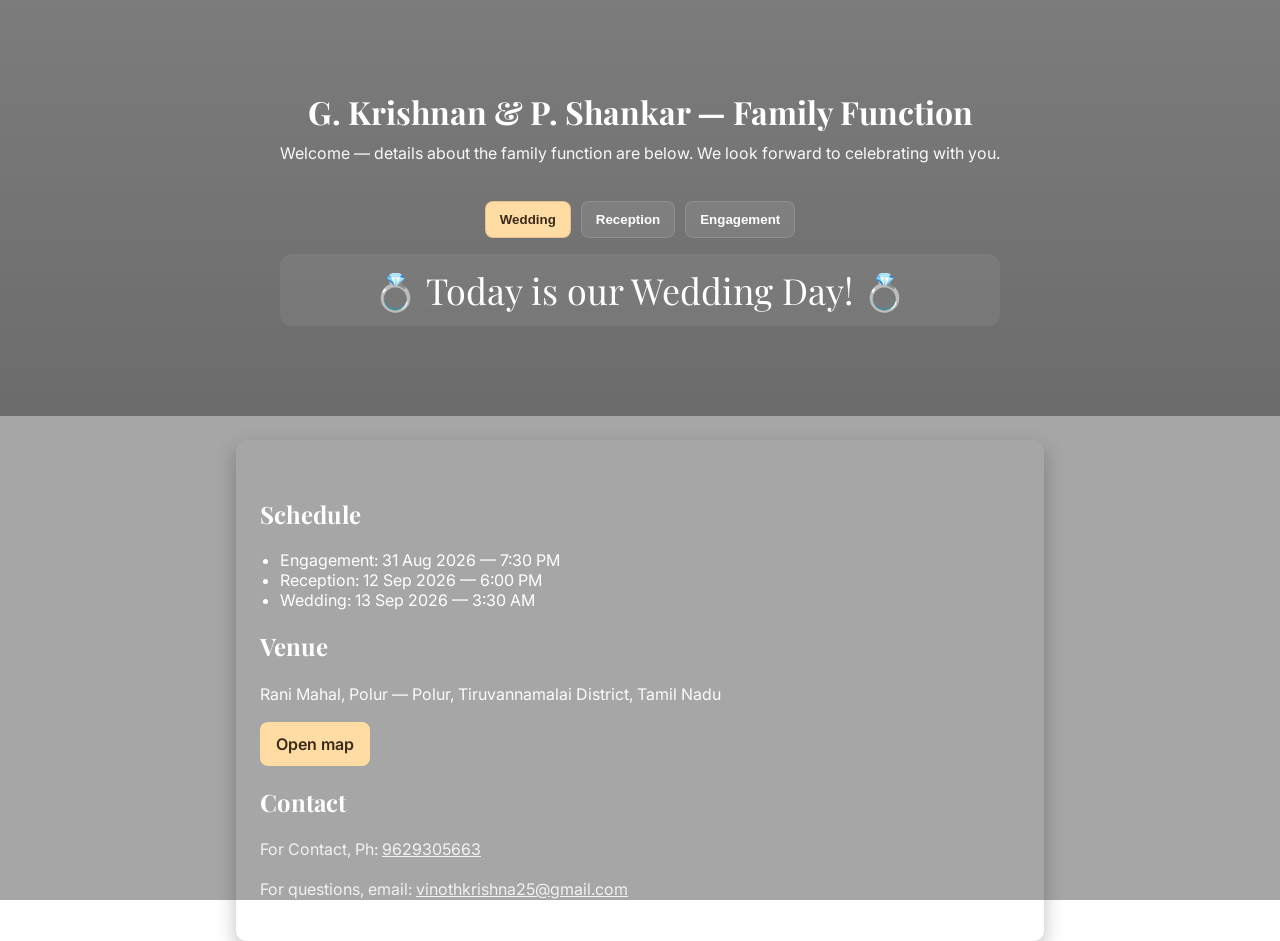
==== index.html @ b9b4b57c "Make index.html identical to next.html (full-page background/details)" ====
<!doctype html>
<html lang="en">
<head>
  <meta charset="utf-8" />
  <meta name="viewport" content="width=device-width,initial-scale=1" />
  <title>Vinothkumar Weds Suji</title>
  <link rel="preconnect" href="https://fonts.googleapis.com">
  <link rel="preconnect" href="https://fonts.gstatic.com" crossorigin>
  <link href="https://fonts.googleapis.com/css2?family=Inter:wght@300;400;600&family=Playfair+Display:wght@400;700&display=swap" rel="stylesheet">
  <style>
    /* Use the couple image as the full-page background and remove maroon/white backgrounds */
    html, body {
      height: 100%;
      margin: 0;
      font-family: Inter, system-ui, -apple-system, "Segoe UI", Roboto, "Helvetica Neue", Arial;
    }

    body {
      /* full-page background image */
      background-image: url('assets/couple5.jpg');
      background-size: cover;
      background-position: center;
      background-repeat: no-repeat;
      color: #ffffff; /* default text color for contrast */
      position: relative;
      -webkit-font-smoothing: antialiased;
      -moz-osx-font-smoothing: grayscale;
      min-height: 100vh;
    }

    /* dark overlay across the entire page to keep text readable */
    body::before {
      content: '';
      position: fixed;
      inset: 0;
      background: rgba(0,0,0,0.35);
      z-index: 0;
      pointer-events: none;
    }

    /* keep hero transparent (no separate maroon background) */
    .hero{
      min-height:320px;
      display:flex;
      align-items:center;
      justify-content:center;
      text-align:center;
      color:inherit;
      position:relative;
      z-index: 1; /* above the page overlay */
      padding: 48px 16px;
    }

    /* hero overlay for slightly stronger contrast in the hero area */
    .hero::before{
      content:'';
      position:absolute;
      inset:0;
      background: linear-gradient(rgba(0,0,0,0.25), rgba(0,0,0,0.35));
      z-index:0;
      pointer-events:none;
    }

    .hero-content{position:relative;z-index:1}
    #timer{font-family: 'Playfair Display', Georgia, serif;font-size:20px;display:inline-block;padding:12px 18px;background:rgba(255,255,255,0.06);border-radius:12px;color:#fff}

    /* Button group for details */
    .btn-group{
      display:inline-flex;
      gap:10px;
      margin-top:18px;
    }
    .detail-btn{
      appearance:none;
      -webkit-appearance:none;
      background: rgba(255,255,255,0.08);
      color: #fff;
      border: 1px solid rgba(255,255,255,0.12);
      padding:10px 14px;
      border-radius:8px;
      cursor:pointer;
      font-weight:600;
      transition: background 220ms ease, transform 160ms ease;
    }
    .detail-btn:hover{ background: rgba(255,255,255,0.12); transform: translateY(-2px); }
    .detail-btn[aria-pressed="true"]{ background: #ffdca3; color:#3b2a1a; border-color: rgba(0,0,0,0.12); }

    /* Make the container transparent so the background image shows through */
    .container{
      max-width:760px;
      margin:24px auto;
      padding:24px;
      background: transparent; /* removed white card background */
      border-radius:10px;
      /* keep a subtle shadow to lift content slightly if desired */
      box-shadow: 0 8px 20px rgba(0,0,0,0.25);
      color: #ffffff; /* ensure readable text */
      position: relative;
      z-index: 1; /* above the page overlay */
      backdrop-filter: none;
    }

    /* Details panels (fallback CSS-only animation) */
    .details-panel{
      overflow: hidden;
      max-height: 0;
      opacity: 0;
      transform: translateY(-6px);
      transition: max-height 450ms cubic-bezier(.2,.9,.2,1), opacity 300ms ease, transform 300ms ease, padding 300ms ease;
      background: linear-gradient(180deg, rgba(0,0,0,0.18), rgba(0,0,0,0.12));
      border-radius:8px;
      margin-top:14px;
      padding: 0 14px;
    }
    .details-panel.active{
      opacity: 1;
      transform: translateY(0);
      max-height: 600px; /* large enough to show content */
      padding: 14px;
    }

    /* When GSAP is available we will apply a subtle blur/backdrop to the panel for a polished look */
    .details-panel.gsap-ready{ background: rgba(0,0,0,0.28); backdrop-filter: blur(6px); }

    h1{margin-top:0;font-family:'Playfair Display', Georgia, serif;font-size:28px}
    h2{font-family:'Playfair Display', Georgia, serif}
    p{font-size:16px;line-height:1.5;color:rgba(255,255,255,0.95)}
    .btn{display:inline-block;padding:10px 16px;background:#ffdca3;color:#3b2a1a;border-radius:8px;text-decoration:none;font-weight:600}
    .muted{color:rgba(255,255,255,0.85);margin-top:12px}
    section + section{margin-top:18px}
    ul{margin:8px 0 0 20px;padding:0}
    a.btn:focus, .btn:focus {outline:3px solid rgba(255,220,163,0.5); outline-offset:3px}

    @media (prefers-color-scheme: dark) {
      /* keep behavior the same; page already darkened by overlay */
    }

    /* Page enter/exit animations (kept from original file) */
    @keyframes pageEnter { from { opacity: 0; transform: translateY(10px);} to { opacity: 1; transform: translateY(0);} }
    @keyframes pageExit  { from { opacity: 1; transform: translateY(0);} to { opacity: 0; transform: translateY(-10px);} }
    html, body { animation: pageEnter 0.6s ease-out; }

  </style>
</head>
<body>
  <!-- Hero with countdown -->
  <div class="hero">
    <div class="hero-content">
      <h1 style="margin:0;font-size:32px;">G. Krishnan &amp; P. Shankar — Family Function</h1>
      <p style="margin:8px 0 18px;">Welcome — details about the family function are below. We look forward to celebrating with you.</p>

      <div class="btn-group" role="tablist" aria-label="Event details tabs">
        <button class="detail-btn" data-target="wedding" aria-pressed="false">Wedding</button>
        <button class="detail-btn" data-target="reception" aria-pressed="false">Reception</button>
        <button class="detail-btn" data-target="engagement" aria-pressed="false">Engagement</button>
      </div>

      <div id="timer" aria-live="polite" style="display:block;margin-top:16px;">Loading countdown...</div>
    </div>
  </div>

  <main class="container" role="main">

    <!-- Details panels toggled by the buttons above -->
    <div id="details-wrapper" aria-live="polite">
      <div id="wedding" class="details-panel" role="region" aria-labelledby="wedding-title" aria-hidden="true">
        <h2 id="wedding-title">Wedding</h2>
        <p>The wedding ceremony will take place on 13 Sep 2026 at 3:30 AM at Rani Mahal, Polur. Please arrive 30 minutes early for seating and rituals. Dress code: Traditional attire.</p>
        <p class="muted">More details: Please contact the organizers if you need transport or accommodation assistance.</p>
      </div>

      <div id="reception" class="details-panel" role="region" aria-labelledby="reception-title" aria-hidden="true">
        <h2 id="reception-title">Reception</h2>
        <p>The reception is scheduled for 12 Sep 2026 at 6:00 PM at Rani Mahal, Polur. Join us for dinner and refreshments after the ceremony.</p>
        <p class="muted">Note: The reception will have a photo booth and seating is reserved for family guests.</p>
      </div>

      <div id="engagement" class="details-panel" role="region" aria-labelledby="engagement-title" aria-hidden="true">
        <h2 id="engagement-title">Engagement</h2>
        <p>The engagement ceremony will be held on 31 Aug 2026 at 7:30 PM. Close family members are invited to bless the couple.</p>
        <p class="muted">Please RSVP to the contact number if you're attending the engagement function.</p>
      </div>
    </div>

    <section>
      <h2>Schedule</h2>
      <ul>
        <li>Engagement: 31 Aug 2026 — 7:30 PM</li>
        <li>Reception: 12 Sep 2026 — 6:00 PM</li>
        <li>Wedding: 13 Sep 2026 — 3:30 AM</li>
      </ul>
    </section>

    <section>
      <h2>Venue</h2>
      <p>Rani Mahal, Polur — Polur, Tiruvannamalai District, Tamil Nadu</p>
      <p><a class="btn" href="https://www.google.com/maps/place/Rani+Mahal+Polur/@12.5122483,79.1380625,15z/data=!4m6!3m5!1s0x3bacd940a22dd3fb:0x725296a69b49b002!8m2!3d12.5147962!4d79.1271082">Open map</a></p>
    </section>

    <section>
      <h2>Contact</h2>
      <p class="muted">For Contact, Ph: <a href="tel:9629305663" style="color:inherit; text-decoration:underline;">9629305663</a></p>
      <p class="muted">For questions, email: <a href="mailto:vinothkrishna25@gmail.com" style="color:inherit; text-decoration:underline;">vinothkrishna25@gmail.com</a></p>
    </section>

  </main>

  <script src="script.js"></script>
  <!-- GSAP CDN for polished springy animations (used when available) -->
  <script src="https://cdnjs.cloudflare.com/ajax/libs/gsap/3.12.2/gsap.min.js" integrity="sha512-+8xqI2r2oGmV0q5E1L4oQK6qz4kQ9fL5rXq8R2zQGmYQm6m4F5jv6k1l2H3b7p9Z0Y8h3+Q1Z2X3Y4Z5A6B7C==" crossorigin="anonymous" referrerpolicy="no-referrer"></script>
  <script>
    // Add page exit animation when clicking back button (no back button on index)

    (function(){
      const buttons = Array.from(document.querySelectorAll('.detail-btn'));
      const panels = Array.from(document.querySelectorAll('.details-panel'));
      let activeId = null;

      // Utility: fallback DOM toggle (CSS-only)
      function fallbackShow(id){
        panels.forEach(p => {
          if(p.id === id){
            p.classList.add('active'); p.setAttribute('aria-hidden','false');
          } else { p.classList.remove('active'); p.setAttribute('aria-hidden','true'); }
        });
        buttons.forEach(b => b.setAttribute('aria-pressed', b.dataset.target === id ? 'true' : 'false'));
        activeId = id;
      }

      // If GSAP is available, use it for buttery animations. Otherwise, use CSS fallback.
      const useGSAP = typeof window.gsap !== 'undefined' && typeof window.gsap.to === 'function';

      if(useGSAP){
        // mark panels as gsap-ready for a slightly different style
        panels.forEach(p => p.classList.add('gsap-ready'));

        function gsapShow(id){
          // If clicking the already active tab -> collapse
          if(activeId === id){
            // collapse current
            const cur = document.getElementById(activeId);
            if(cur){
              gsap.to(cur, {height:0, opacity:0, y:-8, duration:0.45, ease:'power2.inOut', onComplete(){ cur.style.display='none'; cur.setAttribute('aria-hidden','true'); }});
              buttons.forEach(b => b.setAttribute('aria-pressed','false'));
              activeId = null;
            }
            return;
          }

          const newPanel = document.getElementById(id);
          const oldPanel = activeId ? document.getElementById(activeId) : null;

          // collapse old
          if(oldPanel){
            gsap.to(oldPanel, {height:0, opacity:0, y:-8, duration:0.35, ease:'power2.inOut', onComplete(){ oldPanel.style.display='none'; oldPanel.setAttribute('aria-hidden','true'); }});
          }

          // prepare new
          newPanel.style.display = 'block';
          newPanel.style.height = 'auto';
          const autoH = newPanel.clientHeight + 'px';
          newPanel.style.height = '0px';
          newPanel.setAttribute('aria-hidden','false');

          // animate to auto height + content
          gsap.to(newPanel, {height: autoH, duration: 0.6, ease: 'power3.out'});
          gsap.fromTo(newPanel, {opacity:0, y:10}, {opacity:1, y:0, duration:0.5, ease:'power3.out', delay:0.06});

          // animate inner children stagger for polish
          const children = Array.from(newPanel.children);
          gsap.fromTo(children, {opacity:0, y:6}, {opacity:1, y:0, duration:0.45, stagger:0.06, delay:0.12, ease:'power3.out'});

          buttons.forEach(b => b.setAttribute('aria-pressed', b.dataset.target === id ? 'true' : 'false'));
          activeId = id;

          // after animation, set height to auto to allow responsive changes
          setTimeout(() => { newPanel.style.height = 'auto'; }, 700);
        }

        // wire events
        buttons.forEach(b => {
          b.addEventListener('click', () => gsapShow(b.dataset.target));
          b.addEventListener('keyup', (e) => { if(e.key === 'Enter' || e.key === ' '){ e.preventDefault(); gsapShow(b.dataset.target); }});
        });

        // open from hash or default
        const hash = location.hash.replace('#','');
        if(hash && panels.some(p=>p.id===hash)){
          // ensure others hidden
          panels.forEach(p=>{ p.style.display='none'; p.style.height='0'; p.setAttribute('aria-hidden','true'); });
          gsapShow(hash);
        } else {
          panels.forEach(p=>{ p.style.display='none'; p.style.height='0'; p.setAttribute('aria-hidden','true'); });
          gsapShow('wedding');
        }

      } else {
        // no GSAP: wire fallback behaviour
        buttons.forEach(b => {
          b.addEventListener('click', () => {
            const id = b.dataset.target;
            if(activeId === id){
              // collapse
              panels.forEach(p => { p.classList.remove('active'); p.setAttribute('aria-hidden','true'); });
              buttons.forEach(bt => bt.setAttribute('aria-pressed','false'));
              activeId = null;
            } else {
              fallbackShow(id);
            }
          });
          b.addEventListener('keyup', (e) => { if(e.key === 'Enter' || e.key === ' '){ e.preventDefault(); const id = b.dataset.target; if(activeId === id){ panels.forEach(p => { p.classList.remove('active'); p.setAttribute('aria-hidden','true'); }); buttons.forEach(bt => bt.setAttribute('aria-pressed','false')); activeId = null; } else { fallbackShow(id); } }});
        });

        // open from hash or default
        const hash = location.hash.replace('#','');
        if(hash && panels.some(p=>p.id===hash)) fallbackShow(hash); else fallbackShow('wedding');
      }

    })();
  </script>
</body>
</html>
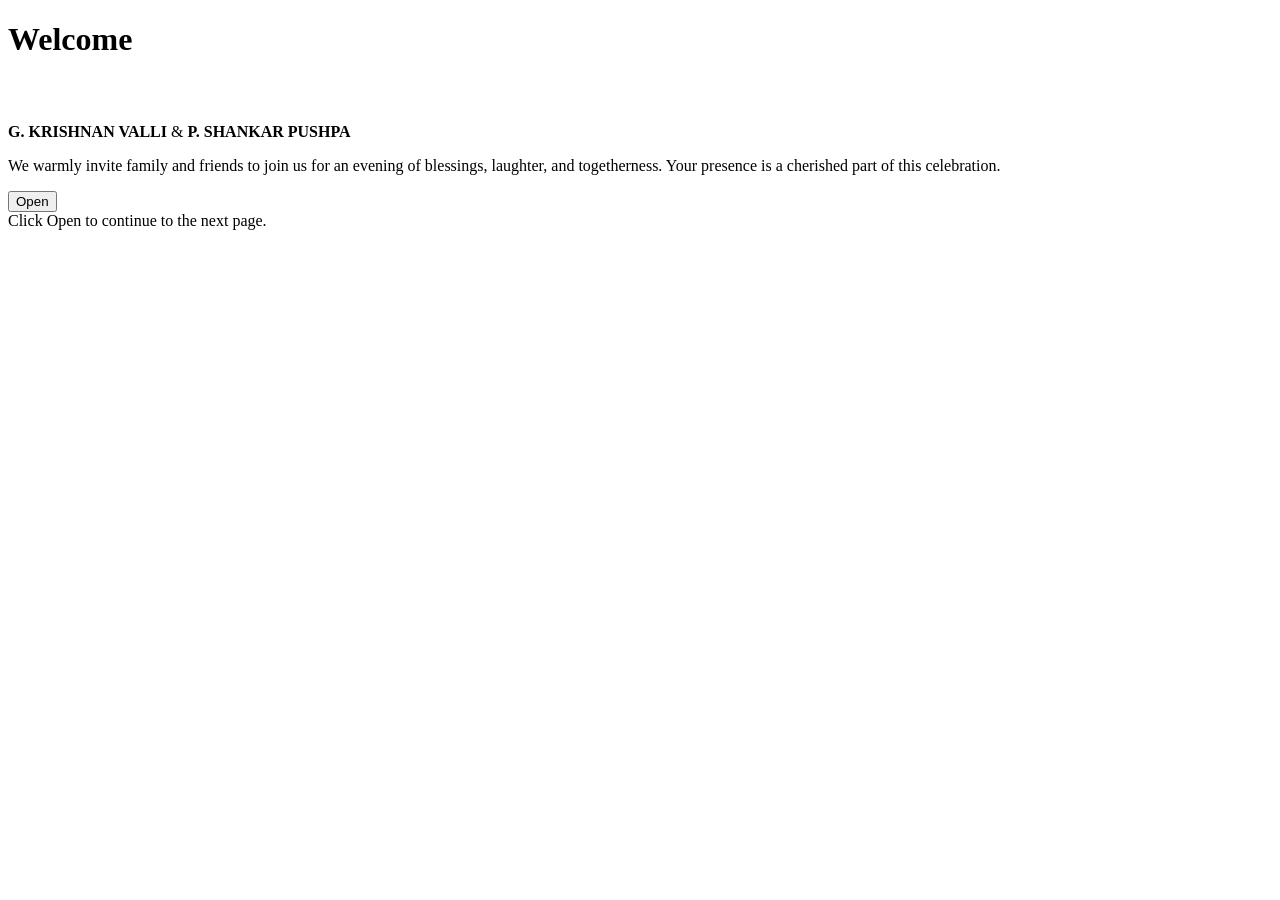
==== commit bc945a40: "Update index.html to use consolidated style.css and preload image (remove inline styles)" ====
--- a/index.html
+++ b/index.html
@@ -3,320 +3,32 @@
 <head>
   <meta charset="utf-8" />
   <meta name="viewport" content="width=device-width,initial-scale=1" />
-  <title>Vinothkumar Weds Suji</title>
+  <title>Welcome — G. Krishnan &amp; P. Shankar</title>
   <link rel="preconnect" href="https://fonts.googleapis.com">
   <link rel="preconnect" href="https://fonts.gstatic.com" crossorigin>
   <link href="https://fonts.googleapis.com/css2?family=Inter:wght@300;400;600&family=Playfair+Display:wght@400;700&display=swap" rel="stylesheet">
-  <style>
-    /* Use the couple image as the full-page background and remove maroon/white backgrounds */
-    html, body {
-      height: 100%;
-      margin: 0;
-      font-family: Inter, system-ui, -apple-system, "Segoe UI", Roboto, "Helvetica Neue", Arial;
-    }
-
-    body {
-      /* full-page background image */
-      background-image: url('assets/couple5.jpg');
-      background-size: cover;
-      background-position: center;
-      background-repeat: no-repeat;
-      color: #ffffff; /* default text color for contrast */
-      position: relative;
-      -webkit-font-smoothing: antialiased;
-      -moz-osx-font-smoothing: grayscale;
-      min-height: 100vh;
-    }
-
-    /* dark overlay across the entire page to keep text readable */
-    body::before {
-      content: '';
-      position: fixed;
-      inset: 0;
-      background: rgba(0,0,0,0.35);
-      z-index: 0;
-      pointer-events: none;
-    }
-
-    /* keep hero transparent (no separate maroon background) */
-    .hero{
-      min-height:320px;
-      display:flex;
-      align-items:center;
-      justify-content:center;
-      text-align:center;
-      color:inherit;
-      position:relative;
-      z-index: 1; /* above the page overlay */
-      padding: 48px 16px;
-    }
-
-    /* hero overlay for slightly stronger contrast in the hero area */
-    .hero::before{
-      content:'';
-      position:absolute;
-      inset:0;
-      background: linear-gradient(rgba(0,0,0,0.25), rgba(0,0,0,0.35));
-      z-index:0;
-      pointer-events:none;
-    }
-
-    .hero-content{position:relative;z-index:1}
-    #timer{font-family: 'Playfair Display', Georgia, serif;font-size:20px;display:inline-block;padding:12px 18px;background:rgba(255,255,255,0.06);border-radius:12px;color:#fff}
-
-    /* Button group for details */
-    .btn-group{
-      display:inline-flex;
-      gap:10px;
-      margin-top:18px;
-    }
-    .detail-btn{
-      appearance:none;
-      -webkit-appearance:none;
-      background: rgba(255,255,255,0.08);
-      color: #fff;
-      border: 1px solid rgba(255,255,255,0.12);
-      padding:10px 14px;
-      border-radius:8px;
-      cursor:pointer;
-      font-weight:600;
-      transition: background 220ms ease, transform 160ms ease;
-    }
-    .detail-btn:hover{ background: rgba(255,255,255,0.12); transform: translateY(-2px); }
-    .detail-btn[aria-pressed="true"]{ background: #ffdca3; color:#3b2a1a; border-color: rgba(0,0,0,0.12); }
-
-    /* Make the container transparent so the background image shows through */
-    .container{
-      max-width:760px;
-      margin:24px auto;
-      padding:24px;
-      background: transparent; /* removed white card background */
-      border-radius:10px;
-      /* keep a subtle shadow to lift content slightly if desired */
-      box-shadow: 0 8px 20px rgba(0,0,0,0.25);
-      color: #ffffff; /* ensure readable text */
-      position: relative;
-      z-index: 1; /* above the page overlay */
-      backdrop-filter: none;
-    }
-
-    /* Details panels (fallback CSS-only animation) */
-    .details-panel{
-      overflow: hidden;
-      max-height: 0;
-      opacity: 0;
-      transform: translateY(-6px);
-      transition: max-height 450ms cubic-bezier(.2,.9,.2,1), opacity 300ms ease, transform 300ms ease, padding 300ms ease;
-      background: linear-gradient(180deg, rgba(0,0,0,0.18), rgba(0,0,0,0.12));
-      border-radius:8px;
-      margin-top:14px;
-      padding: 0 14px;
-    }
-    .details-panel.active{
-      opacity: 1;
-      transform: translateY(0);
-      max-height: 600px; /* large enough to show content */
-      padding: 14px;
-    }
-
-    /* When GSAP is available we will apply a subtle blur/backdrop to the panel for a polished look */
-    .details-panel.gsap-ready{ background: rgba(0,0,0,0.28); backdrop-filter: blur(6px); }
-
-    h1{margin-top:0;font-family:'Playfair Display', Georgia, serif;font-size:28px}
-    h2{font-family:'Playfair Display', Georgia, serif}
-    p{font-size:16px;line-height:1.5;color:rgba(255,255,255,0.95)}
-    .btn{display:inline-block;padding:10px 16px;background:#ffdca3;color:#3b2a1a;border-radius:8px;text-decoration:none;font-weight:600}
-    .muted{color:rgba(255,255,255,0.85);margin-top:12px}
-    section + section{margin-top:18px}
-    ul{margin:8px 0 0 20px;padding:0}
-    a.btn:focus, .btn:focus {outline:3px solid rgba(255,220,163,0.5); outline-offset:3px}
-
-    @media (prefers-color-scheme: dark) {
-      /* keep behavior the same; page already darkened by overlay */
-    }
-
-    /* Page enter/exit animations (kept from original file) */
-    @keyframes pageEnter { from { opacity: 0; transform: translateY(10px);} to { opacity: 1; transform: translateY(0);} }
-    @keyframes pageExit  { from { opacity: 1; transform: translateY(0);} to { opacity: 0; transform: translateY(-10px);} }
-    html, body { animation: pageEnter 0.6s ease-out; }
-
-  </style>
+  <link rel="preload" href="assets/couple5.jpg" as="image">
+  <link rel="stylesheet" href="style.css">
 </head>
 <body>
-  <!-- Hero with countdown -->
-  <div class="hero">
-    <div class="hero-content">
-      <h1 style="margin:0;font-size:32px;">G. Krishnan &amp; P. Shankar — Family Function</h1>
-      <p style="margin:8px 0 18px;">Welcome — details about the family function are below. We look forward to celebrating with you.</p>
+  <main class="card" role="main" aria-labelledby="welcomeTitle">
+    <h1 id="welcomeTitle">Welcome</h1>
+    <h2 style="margin:6px 0 14px;font-family:'Playfair Display', Georgia, serif;color:rgba(255,255,255,0.95);font-size:20px;">Celebrating the family function of</h2>
+    <p class="lead"><strong>G. KRISHNAN VALLI</strong> &amp; <strong>P. SHANKAR PUSHPA</strong></p>
 
-      <div class="btn-group" role="tablist" aria-label="Event details tabs">
-        <button class="detail-btn" data-target="wedding" aria-pressed="false">Wedding</button>
-        <button class="detail-btn" data-target="reception" aria-pressed="false">Reception</button>
-        <button class="detail-btn" data-target="engagement" aria-pressed="false">Engagement</button>
-      </div>
+    <p class="welcome-note">We warmly invite family and friends to join us for an evening of blessings, laughter, and togetherness. Your presence is a cherished part of this celebration.</p>
 
-      <div id="timer" aria-live="polite" style="display:block;margin-top:16px;">Loading countdown...</div>
-    </div>
-  </div>
-
-  <main class="container" role="main">
-
-    <!-- Details panels toggled by the buttons above -->
-    <div id="details-wrapper" aria-live="polite">
-      <div id="wedding" class="details-panel" role="region" aria-labelledby="wedding-title" aria-hidden="true">
-        <h2 id="wedding-title">Wedding</h2>
-        <p>The wedding ceremony will take place on 13 Sep 2026 at 3:30 AM at Rani Mahal, Polur. Please arrive 30 minutes early for seating and rituals. Dress code: Traditional attire.</p>
-        <p class="muted">More details: Please contact the organizers if you need transport or accommodation assistance.</p>
-      </div>
-
-      <div id="reception" class="details-panel" role="region" aria-labelledby="reception-title" aria-hidden="true">
-        <h2 id="reception-title">Reception</h2>
-        <p>The reception is scheduled for 12 Sep 2026 at 6:00 PM at Rani Mahal, Polur. Join us for dinner and refreshments after the ceremony.</p>
-        <p class="muted">Note: The reception will have a photo booth and seating is reserved for family guests.</p>
-      </div>
-
-      <div id="engagement" class="details-panel" role="region" aria-labelledby="engagement-title" aria-hidden="true">
-        <h2 id="engagement-title">Engagement</h2>
-        <p>The engagement ceremony will be held on 31 Aug 2026 at 7:30 PM. Close family members are invited to bless the couple.</p>
-        <p class="muted">Please RSVP to the contact number if you're attending the engagement function.</p>
-      </div>
-    </div>
-
-    <section>
-      <h2>Schedule</h2>
-      <ul>
-        <li>Engagement: 31 Aug 2026 — 7:30 PM</li>
-        <li>Reception: 12 Sep 2026 — 6:00 PM</li>
-        <li>Wedding: 13 Sep 2026 — 3:30 AM</li>
-      </ul>
-    </section>
-
-    <section>
-      <h2>Venue</h2>
-      <p>Rani Mahal, Polur — Polur, Tiruvannamalai District, Tamil Nadu</p>
-      <p><a class="btn" href="https://www.google.com/maps/place/Rani+Mahal+Polur/@12.5122483,79.1380625,15z/data=!4m6!3m5!1s0x3bacd940a22dd3fb:0x725296a69b49b002!8m2!3d12.5147962!4d79.1271082">Open map</a></p>
-    </section>
-
-    <section>
-      <h2>Contact</h2>
-      <p class="muted">For Contact, Ph: <a href="tel:9629305663" style="color:inherit; text-decoration:underline;">9629305663</a></p>
-      <p class="muted">For questions, email: <a href="mailto:vinothkrishna25@gmail.com" style="color:inherit; text-decoration:underline;">vinothkrishna25@gmail.com</a></p>
-    </section>
-
+    <button id="openBtn" class="btn" aria-label="Open details page">Open</button>
+    <div class="small">Click Open to continue to the next page.</div>
   </main>
 
   <script src="script.js"></script>
-  <!-- GSAP CDN for polished springy animations (used when available) -->
-  <script src="https://cdnjs.cloudflare.com/ajax/libs/gsap/3.12.2/gsap.min.js" integrity="sha512-+8xqI2r2oGmV0q5E1L4oQK6qz4kQ9fL5rXq8R2zQGmYQm6m4F5jv6k1l2H3b7p9Z0Y8h3+Q1Z2X3Y4Z5A6B7C==" crossorigin="anonymous" referrerpolicy="no-referrer"></script>
   <script>
-    // Add page exit animation when clicking back button (no back button on index)
-
-    (function(){
-      const buttons = Array.from(document.querySelectorAll('.detail-btn'));
-      const panels = Array.from(document.querySelectorAll('.details-panel'));
-      let activeId = null;
-
-      // Utility: fallback DOM toggle (CSS-only)
-      function fallbackShow(id){
-        panels.forEach(p => {
-          if(p.id === id){
-            p.classList.add('active'); p.setAttribute('aria-hidden','false');
-          } else { p.classList.remove('active'); p.setAttribute('aria-hidden','true'); }
-        });
-        buttons.forEach(b => b.setAttribute('aria-pressed', b.dataset.target === id ? 'true' : 'false'));
-        activeId = id;
-      }
-
-      // If GSAP is available, use it for buttery animations. Otherwise, use CSS fallback.
-      const useGSAP = typeof window.gsap !== 'undefined' && typeof window.gsap.to === 'function';
-
-      if(useGSAP){
-        // mark panels as gsap-ready for a slightly different style
-        panels.forEach(p => p.classList.add('gsap-ready'));
-
-        function gsapShow(id){
-          // If clicking the already active tab -> collapse
-          if(activeId === id){
-            // collapse current
-            const cur = document.getElementById(activeId);
-            if(cur){
-              gsap.to(cur, {height:0, opacity:0, y:-8, duration:0.45, ease:'power2.inOut', onComplete(){ cur.style.display='none'; cur.setAttribute('aria-hidden','true'); }});
-              buttons.forEach(b => b.setAttribute('aria-pressed','false'));
-              activeId = null;
-            }
-            return;
-          }
-
-          const newPanel = document.getElementById(id);
-          const oldPanel = activeId ? document.getElementById(activeId) : null;
-
-          // collapse old
-          if(oldPanel){
-            gsap.to(oldPanel, {height:0, opacity:0, y:-8, duration:0.35, ease:'power2.inOut', onComplete(){ oldPanel.style.display='none'; oldPanel.setAttribute('aria-hidden','true'); }});
-          }
-
-          // prepare new
-          newPanel.style.display = 'block';
-          newPanel.style.height = 'auto';
-          const autoH = newPanel.clientHeight + 'px';
-          newPanel.style.height = '0px';
-          newPanel.setAttribute('aria-hidden','false');
-
-          // animate to auto height + content
-          gsap.to(newPanel, {height: autoH, duration: 0.6, ease: 'power3.out'});
-          gsap.fromTo(newPanel, {opacity:0, y:10}, {opacity:1, y:0, duration:0.5, ease:'power3.out', delay:0.06});
-
-          // animate inner children stagger for polish
-          const children = Array.from(newPanel.children);
-          gsap.fromTo(children, {opacity:0, y:6}, {opacity:1, y:0, duration:0.45, stagger:0.06, delay:0.12, ease:'power3.out'});
-
-          buttons.forEach(b => b.setAttribute('aria-pressed', b.dataset.target === id ? 'true' : 'false'));
-          activeId = id;
-
-          // after animation, set height to auto to allow responsive changes
-          setTimeout(() => { newPanel.style.height = 'auto'; }, 700);
-        }
-
-        // wire events
-        buttons.forEach(b => {
-          b.addEventListener('click', () => gsapShow(b.dataset.target));
-          b.addEventListener('keyup', (e) => { if(e.key === 'Enter' || e.key === ' '){ e.preventDefault(); gsapShow(b.dataset.target); }});
-        });
-
-        // open from hash or default
-        const hash = location.hash.replace('#','');
-        if(hash && panels.some(p=>p.id===hash)){
-          // ensure others hidden
-          panels.forEach(p=>{ p.style.display='none'; p.style.height='0'; p.setAttribute('aria-hidden','true'); });
-          gsapShow(hash);
-        } else {
-          panels.forEach(p=>{ p.style.display='none'; p.style.height='0'; p.setAttribute('aria-hidden','true'); });
-          gsapShow('wedding');
-        }
-
-      } else {
-        // no GSAP: wire fallback behaviour
-        buttons.forEach(b => {
-          b.addEventListener('click', () => {
-            const id = b.dataset.target;
-            if(activeId === id){
-              // collapse
-              panels.forEach(p => { p.classList.remove('active'); p.setAttribute('aria-hidden','true'); });
-              buttons.forEach(bt => bt.setAttribute('aria-pressed','false'));
-              activeId = null;
-            } else {
-              fallbackShow(id);
-            }
-          });
-          b.addEventListener('keyup', (e) => { if(e.key === 'Enter' || e.key === ' '){ e.preventDefault(); const id = b.dataset.target; if(activeId === id){ panels.forEach(p => { p.classList.remove('active'); p.setAttribute('aria-hidden','true'); }); buttons.forEach(bt => bt.setAttribute('aria-pressed','false')); activeId = null; } else { fallbackShow(id); } }});
-        });
-
-        // open from hash or default
-        const hash = location.hash.replace('#','');
-        if(hash && panels.some(p=>p.id===hash)) fallbackShow(hash); else fallbackShow('wedding');
-      }
-
-    })();
+    // Smooth page exit animation then navigate to next.html (timing kept consistent)
+    document.getElementById('openBtn').addEventListener('click', function(){
+      document.documentElement.style.animation = 'pageExit 0.4s ease-out forwards';
+      setTimeout(() => { window.location.href = 'next.html'; }, 400);
+    });
   </script>
 </body>
 </html>
--- a/style.css
+++ b/style.css
@@ -0,0 +1,160 @@
+/* place in your main stylesheet, e.g. assets/css/main.css or styles.css */
+.groom-bg {
+  background-image: url("/assets/groom.jpg");
+  background-size: cover;           /* cover the area while keeping aspect ratio */
+  background-position: center;      /* center the focal point */
+  background-repeat: no-repeat;
+  background-attachment: scroll;    /* change to 'fixed' if you want parallax effect */
+  min-height: 100vh;                /* if you want it to fill the viewport */
+  position: relative;               /* establish positioning context */
+  display: flex;                    /* center content inside */
+  align-items: center;
+  justify-content: center;
+}
+
+/* overlay to improve text contrast */
+.groom-bg::before {
+  content: "";
+  position: absolute;
+  inset: 0;
+  background: rgba(0,0,0,0.35); /* tweak opacity/color for contrast */
+  pointer-events: none;
+  z-index: 1;                       /* ensure overlay sits between bg and content */
+}
+
+/* ensure all text content appears above the overlay */
+.groom-bg > * {
+  position: relative;               /* place content above overlay */
+  z-index: 2;                       /* above the ::before pseudo-element */
+  color: white;                     /* set default text color for contrast */
+  text-shadow: 2px 2px 4px rgba(0,0,0,0.5); /* optional: add text shadow for extra readability */
+}
+
+/* specific styling for common text elements */
+.groom-bg h1, .groom-bg h2, .groom-bg h3, 
+.groom-bg h4, .groom-bg h5, .groom-bg h6,
+.groom-bg p, .groom-bg span, .groom-bg div {
+  position: relative;
+  z-index: 2;
+  color: white;
+}
+
+/* Global page transition animations */
+@keyframes pageEnter {
+  from {
+    opacity: 0;
+    transform: translateY(10px);
+  }
+  to {
+    opacity: 1;
+    transform: translateY(0);
+  }
+}
+
+@keyframes pageExit {
+  from {
+    opacity: 1;
+    transform: translateY(0);
+  }
+  to {
+    opacity: 0;
+    transform: translateY(-10px);
+  }
+}
+
+/* Apply transitions to all page elements */
+html, body {
+  animation: pageEnter 0.6s ease-out;
+}
+
+/* Button hover transitions */
+button, a {
+  transition: all 0.3s ease-out;
+}
+
+button:hover, a:hover {
+  transform: translateY(-2px);
+}
+
+/* Card and container transitions */
+.card, .container {
+  animation: pageEnter 0.6s ease-out;
+  transition: all 0.3s ease;
+}
+
+.card:hover, .container:hover {
+  transform: translateY(-4px);
+}
+
+/* Section transitions */
+section {
+  animation: pageEnter 0.6s ease-out;
+  transition: opacity 0.3s ease;
+}
+
+/* Fade in on scroll animation */
+.fade-in-on-scroll {
+  opacity: 0;
+  transform: translateY(20px);
+  animation: none;
+  transition: opacity 0.6s ease, transform 0.6s ease;
+}
+
+.fade-in-on-scroll.visible {
+  opacity: 1;
+  transform: translateY(0);
+}
+
+/* Hero section transitions */
+.hero {
+  animation: pageEnter 0.8s ease-out;
+  transition: all 0.3s ease;
+}
+
+/* Text element transitions */
+h1, h2, h3, h4, h5, h6, p, span {
+  animation: pageEnter 0.6s ease-out;
+  transition: all 0.3s ease;
+}
+
+/* Link transitions */
+a {
+  transition: color 0.3s ease, opacity 0.3s ease;
+}
+
+a:hover {
+  opacity: 0.85;
+}
+
+/* Button specific transitions */
+.btn {
+  transition: all 0.3s cubic-bezier(0.25, 0.46, 0.45, 0.94);
+}
+
+.btn:hover {
+  transform: translateY(-3px);
+  box-shadow: 0 8px 20px rgba(0, 0, 0, 0.2);
+}
+
+.btn:active {
+  transform: translateY(-1px);
+}
+
+/* Smooth page transitions on navigation */
+body {
+  transition: background-color 0.3s ease;
+}
+
+/* Input and form transitions */
+input, textarea, select {
+  transition: border-color 0.3s ease, box-shadow 0.3s ease, background-color 0.3s ease;
+}
+
+input:focus, textarea:focus, select:focus {
+  transition: border-color 0.3s ease, box-shadow 0.3s ease;
+}
+
+/* Lightbox transition */
+.lightbox {
+  animation: pageEnter 0.3s ease-out;
+}
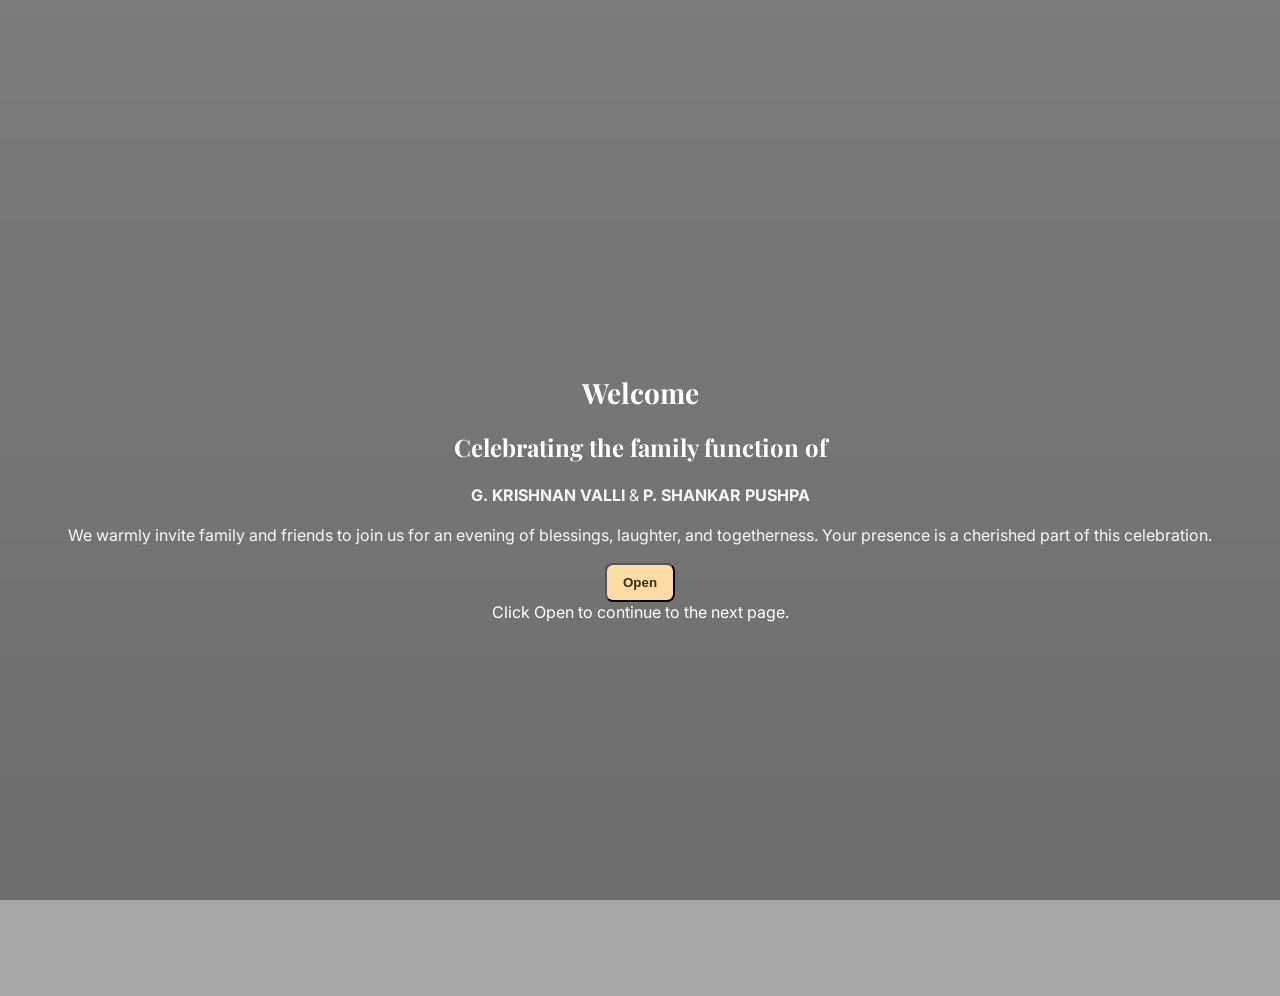
==== commit 8cd8965d: "Set groom.jpg as index hero background and center the welcome card" ====
--- a/index.html
+++ b/index.html
@@ -7,20 +7,24 @@
   <link rel="preconnect" href="https://fonts.googleapis.com">
   <link rel="preconnect" href="https://fonts.gstatic.com" crossorigin>
   <link href="https://fonts.googleapis.com/css2?family=Inter:wght@300;400;600&family=Playfair+Display:wght@400;700&display=swap" rel="stylesheet">
-  <link rel="preload" href="assets/couple5.jpg" as="image">
+  <link rel="preload" href="assets/groom.jpg" as="image">
   <link rel="stylesheet" href="style.css">
 </head>
 <body>
-  <main class="card" role="main" aria-labelledby="welcomeTitle">
-    <h1 id="welcomeTitle">Welcome</h1>
-    <h2 style="margin:6px 0 14px;font-family:'Playfair Display', Georgia, serif;color:rgba(255,255,255,0.95);font-size:20px;">Celebrating the family function of</h2>
-    <p class="lead"><strong>G. KRISHNAN VALLI</strong> &amp; <strong>P. SHANKAR PUSHPA</strong></p>
+  <div class="hero">
+    <div class="hero-content">
+      <main class="card centered-card" role="main" aria-labelledby="welcomeTitle">
+        <h1 id="welcomeTitle">Welcome</h1>
+        <h2 class="subtitle">Celebrating the family function of</h2>
+        <p class="lead"><strong>G. KRISHNAN VALLI</strong> &amp; <strong>P. SHANKAR PUSHPA</strong></p>
 
-    <p class="welcome-note">We warmly invite family and friends to join us for an evening of blessings, laughter, and togetherness. Your presence is a cherished part of this celebration.</p>
+        <p class="welcome-note">We warmly invite family and friends to join us for an evening of blessings, laughter, and togetherness. Your presence is a cherished part of this celebration.</p>
 
-    <button id="openBtn" class="btn" aria-label="Open details page">Open</button>
-    <div class="small">Click Open to continue to the next page.</div>
-  </main>
+        <button id="openBtn" class="btn" aria-label="Open details page">Open</button>
+        <div class="small">Click Open to continue to the next page.</div>
+      </main>
+    </div>
+  </div>
 
   <script src="script.js"></script>
   <script>
--- a/style.css
+++ b/style.css
@@ -1,160 +1,172 @@
-/* place in your main stylesheet, e.g. assets/css/main.css or styles.css */
+/* Consolidated styles for the site (moved from inline HTML and previous style.css) */
+
+/* Background/hero layout (shared by index.html and next.html) */
+html, body {
+  height: 100%;
+  margin: 0;
+  font-family: Inter, system-ui, -apple-system, "Segoe UI", Roboto, "Helvetica Neue", Arial;
+  animation: pageEnter 0.6s ease-out;
+}
+
+body {
+  /* background-image moved to .hero to enable parallax on the hero area */
+  color: #ffffff;
+  position: relative;
+  -webkit-font-smoothing: antialiased;
+  -moz-osx-font-smoothing: grayscale;
+  min-height: 100vh;
+  transition: background-color 0.3s ease;
+}
+
+body::before {
+  content: '';
+  position: fixed;
+  inset: 0;
+  background: rgba(0,0,0,0.35);
+  z-index: 0;
+  pointer-events: none;
+}
+
+/* Hero (now holds the background image so parallax works) */
+.hero{
+  background-image: url('assets/couple5.jpg');
+  background-size: cover;
+  background-position: center;
+  background-repeat: no-repeat;
+  min-height: 100vh; /* cover the viewport like before */
+  display:flex;
+  align-items:center;
+  justify-content:center;
+  text-align:center;
+  color:inherit;
+  position:relative;
+  z-index: 1;
+  padding: 48px 16px;
+}
+
+.hero::before{
+  content:'';
+  position:absolute;
+  inset:0;
+  background: linear-gradient(rgba(0,0,0,0.25), rgba(0,0,0,0.35));
+  z-index:0;
+  pointer-events:none;
+}
+
+.hero-content{position:relative;z-index:1}
+#timer{font-family: 'Playfair Display', Georgia, serif;font-size:20px;display:inline-block;padding:12px 18px;background:rgba(255,255,255,0.06);border-radius:12px;color:#fff}
+
+/* Button group for details */
+.btn-group{
+  display:inline-flex;
+  gap:10px;
+  margin-top:18px;
+}
+.detail-btn{
+  appearance:none;
+  -webkit-appearance:none;
+  background: rgba(255,255,255,0.08);
+  color: #fff;
+  border: 1px solid rgba(255,255,255,0.12);
+  padding:10px 14px;
+  border-radius:8px;
+  cursor:pointer;
+  font-weight:600;
+  transition: background 220ms ease, transform 160ms ease;
+}
+.detail-btn:hover{ background: rgba(255,255,255,0.12); transform: translateY(-2px); }
+.detail-btn[aria-pressed="true"]{ background: #ffdca3; color:#3b2a1a; border-color: rgba(0,0,0,0.12); }
+
+/* Make the container transparent so the background image shows through */
+.container{
+  max-width:760px;
+  margin:24px auto;
+  padding:24px;
+  background: transparent;
+  border-radius:10px;
+  box-shadow: 0 8px 20px rgba(0,0,0,0.25);
+  color: #ffffff;
+  position: relative;
+  z-index: 1;
+  backdrop-filter: none;
+}
+
+/* Details panels (fallback CSS-only animation) */
+.details-panel{
+  overflow: hidden;
+  max-height: 0;
+  opacity: 0;
+  transform: translateY(-6px);
+  transition: max-height 450ms cubic-bezier(.2,.9,.2,1), opacity 300ms ease, transform 300ms ease, padding 300ms ease;
+  background: linear-gradient(180deg, rgba(0,0,0,0.18), rgba(0,0,0,0.12));
+  border-radius:8px;
+  margin-top:14px;
+  padding: 0 14px;
+}
+.details-panel.active{
+  opacity: 1;
+  transform: translateY(0);
+  max-height: 600px;
+  padding: 14px;
+}
+.details-panel.gsap-ready{ background: rgba(0,0,0,0.28); backdrop-filter: blur(6px); }
+
+h1{margin-top:0;font-family:'Playfair Display', Georgia, serif;font-size:28px}
+h2{font-family:'Playfair Display', Georgia, serif}
+p{font-size:16px;line-height:1.5;color:rgba(255,255,255,0.95)}
+.btn{display:inline-block;padding:10px 16px;background:#ffdca3;color:#3b2a1a;border-radius:8px;text-decoration:none;font-weight:600}
+.muted{color:rgba(255,255,255,0.85);margin-top:12px}
+section + section{margin-top:18px}
+ul{margin:8px 0 0 20px;padding:0}
+a.btn:focus, .btn:focus {outline:3px solid rgba(255,220,163,0.5); outline-offset:3px}
+
+@media (prefers-color-scheme: dark) { }
+
+/* Page enter/exit animations */
+@keyframes pageEnter { from { opacity: 0; transform: translateY(10px);} to { opacity: 1; transform: translateY(0);} }
+@keyframes pageExit  { from { opacity: 1; transform: translateY(0);} to { opacity: 0; transform: translateY(-10px);} }
+
+/* Original style.css content (groom-bg and transitions) */
 .groom-bg {
   background-image: url("/assets/groom.jpg");
-  background-size: cover;           /* cover the area while keeping aspect ratio */
-  background-position: center;      /* center the focal point */
+  background-size: cover;
+  background-position: center;
   background-repeat: no-repeat;
-  background-attachment: scroll;    /* change to 'fixed' if you want parallax effect */
-  min-height: 100vh;                /* if you want it to fill the viewport */
-  position: relative;               /* establish positioning context */
-  display: flex;                    /* center content inside */
+  background-attachment: scroll;
+  min-height: 100vh;
+  position: relative;
+  display: flex;
   align-items: center;
   justify-content: center;
 }
+.groom-bg::before { content: ""; position: absolute; inset: 0; background: rgba(0,0,0,0.35); pointer-events: none; z-index:1 }
+.groom-bg > * { position: relative; z-index:2; color: white; text-shadow: 2px 2px 4px rgba(0,0,0,0.5); }
+.groom-bg h1, .groom-bg h2, .groom-bg p { position: relative; z-index:2; color: white; }
 
-/* overlay to improve text contrast */
-.groom-bg::before {
-  content: "";
-  position: absolute;
-  inset: 0;
-  background: rgba(0,0,0,0.35); /* tweak opacity/color for contrast */
-  pointer-events: none;
-  z-index: 1;                       /* ensure overlay sits between bg and content */
-}
+/* Button/link/card transitions */
+button, a { transition: all 0.3s ease-out; }
+button:hover, a:hover { transform: translateY(-2px); }
+.card, .container { animation: pageEnter 0.6s ease-out; transition: all 0.3s ease; }
+.card:hover, .container:hover { transform: translateY(-4px); }
+section { animation: pageEnter 0.6s ease-out; transition: opacity 0.3s ease; }
 
-/* ensure all text content appears above the overlay */
-.groom-bg > * {
-  position: relative;               /* place content above overlay */
-  z-index: 2;                       /* above the ::before pseudo-element */
-  color: white;                     /* set default text color for contrast */
-  text-shadow: 2px 2px 4px rgba(0,0,0,0.5); /* optional: add text shadow for extra readability */
-}
+/* Fade in on scroll */
+.fade-in-on-scroll { opacity: 0; transform: translateY(20px); transition: opacity 0.6s ease, transform 0.6s ease; }
+.fade-in-on-scroll.visible { opacity: 1; transform: translateY(0); }
 
-/* specific styling for common text elements */
-.groom-bg h1, .groom-bg h2, .groom-bg h3, 
-.groom-bg h4, .groom-bg h5, .groom-bg h6,
-.groom-bg p, .groom-bg span, .groom-bg div {
-  position: relative;
-  z-index: 2;
-  color: white;
-}
+/* Hero and text transitions */
+.hero { animation: pageEnter 0.8s ease-out; transition: all 0.3s ease; }
+h1, h2, h3, p, span { animation: pageEnter 0.6s ease-out; transition: all 0.3s ease; }
 
-/* Global page transition animations */
-@keyframes pageEnter {
-  from {
-    opacity: 0;
-    transform: translateY(10px);
-  }
-  to {
-    opacity: 1;
-    transform: translateY(0);
-  }
-}
+a { transition: color 0.3s ease, opacity 0.3s ease; }
+a:hover { opacity: 0.85; }
 
-@keyframes pageExit {
-  from {
-    opacity: 1;
-    transform: translateY(0);
-  }
-  to {
-    opacity: 0;
-    transform: translateY(-10px);
-  }
-}
+.btn { transition: all 0.3s cubic-bezier(0.25, 0.46, 0.45, 0.94); }
+.btn:hover { transform: translateY(-3px); box-shadow: 0 8px 20px rgba(0, 0, 0, 0.2); }
+.btn:active { transform: translateY(-1px); }
 
-/* Apply transitions to all page elements */
-html, body {
-  animation: pageEnter 0.6s ease-out;
-}
+/* Input transitions */
+input, textarea, select { transition: border-color 0.3s ease, box-shadow 0.3s ease, background-color 0.3s ease; }
 
-/* Button hover transitions */
-button, a {
-  transition: all 0.3s ease-out;
-}
-
-button:hover, a:hover {
-  transform: translateY(-2px);
-}
-
-/* Card and container transitions */
-.card, .container {
-  animation: pageEnter 0.6s ease-out;
-  transition: all 0.3s ease;
-}
-
-.card:hover, .container:hover {
-  transform: translateY(-4px);
-}
-
-/* Section transitions */
-section {
-  animation: pageEnter 0.6s ease-out;
-  transition: opacity 0.3s ease;
-}
-
-/* Fade in on scroll animation */
-.fade-in-on-scroll {
-  opacity: 0;
-  transform: translateY(20px);
-  animation: none;
-  transition: opacity 0.6s ease, transform 0.6s ease;
-}
-
-.fade-in-on-scroll.visible {
-  opacity: 1;
-  transform: translateY(0);
-}
-
-/* Hero section transitions */
-.hero {
-  animation: pageEnter 0.8s ease-out;
-  transition: all 0.3s ease;
-}
-
-/* Text element transitions */
-h1, h2, h3, h4, h5, h6, p, span {
-  animation: pageEnter 0.6s ease-out;
-  transition: all 0.3s ease;
-}
-
-/* Link transitions */
-a {
-  transition: color 0.3s ease, opacity 0.3s ease;
-}
-
-a:hover {
-  opacity: 0.85;
-}
-
-/* Button specific transitions */
-.btn {
-  transition: all 0.3s cubic-bezier(0.25, 0.46, 0.45, 0.94);
-}
-
-.btn:hover {
-  transform: translateY(-3px);
-  box-shadow: 0 8px 20px rgba(0, 0, 0, 0.2);
-}
-
-.btn:active {
-  transform: translateY(-1px);
-}
-
-/* Smooth page transitions on navigation */
-body {
-  transition: background-color 0.3s ease;
-}
-
-/* Input and form transitions */
-input, textarea, select {
-  transition: border-color 0.3s ease, box-shadow 0.3s ease, background-color 0.3s ease;
-}
-
-input:focus, textarea:focus, select:focus {
-  transition: border-color 0.3s ease, box-shadow 0.3s ease;
-}
-
-/* Lightbox transition */
-.lightbox {
-  animation: pageEnter 0.3s ease-out;
-}
+/* Lightbox */
+.lightbox { animation: pageEnter 0.3s ease-out; }
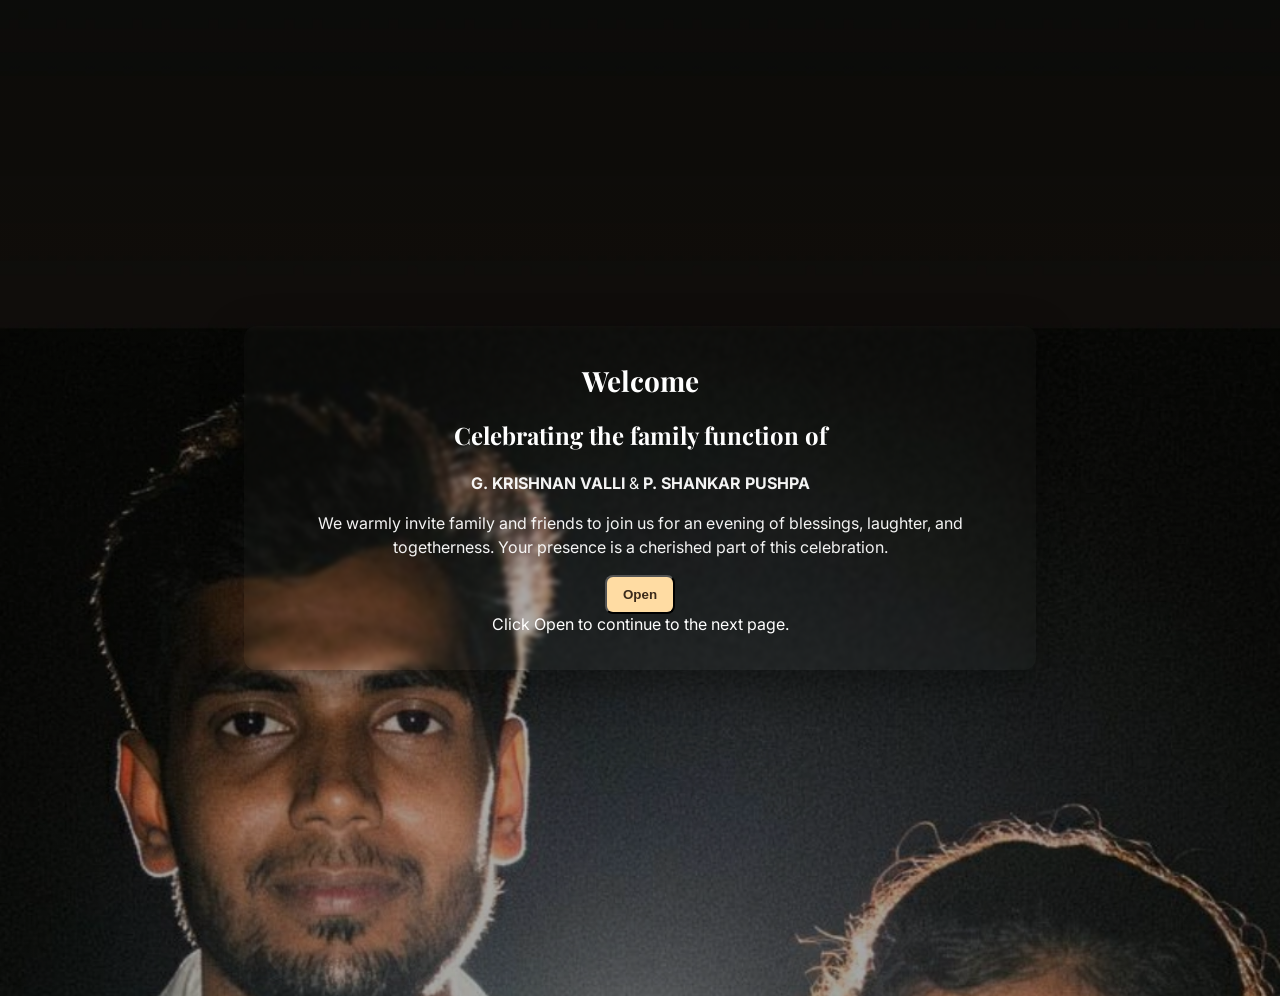
==== commit 3b9cc52d: "Fix(index): ensure Open button uses type="button" and run navigation handler after DOMContentLoaded" ====
--- a/index.html
+++ b/index.html
@@ -20,7 +20,7 @@
 
         <p class="welcome-note">We warmly invite family and friends to join us for an evening of blessings, laughter, and togetherness. Your presence is a cherished part of this celebration.</p>
 
-        <button id="openBtn" class="btn" aria-label="Open details page">Open</button>
+        <button type="button" id="openBtn" class="btn" aria-label="Open details page">Open</button>
         <div class="small">Click Open to continue to the next page.</div>
       </main>
     </div>
@@ -29,9 +29,14 @@
   <script src="script.js"></script>
   <script>
     // Smooth page exit animation then navigate to next.html (timing kept consistent)
-    document.getElementById('openBtn').addEventListener('click', function(){
-      document.documentElement.style.animation = 'pageExit 0.4s ease-out forwards';
-      setTimeout(() => { window.location.href = 'next.html'; }, 400);
+    document.addEventListener('DOMContentLoaded', function(){
+      const openBtn = document.getElementById('openBtn');
+      if (openBtn) {
+        openBtn.addEventListener('click', function(){
+          document.documentElement.style.animation = 'pageExit 0.4s ease-out forwards';
+          setTimeout(() => { window.location.href = 'next.html'; }, 400);
+        });
+      }
     });
   </script>
 </body>
--- a/style.css
+++ b/style.css
@@ -29,7 +29,7 @@
 
 /* Hero (now holds the background image so parallax works) */
 .hero{
-  background-image: url('assets/couple5.jpg');
+  background-image: url('assets/groom.jpg');
   background-size: cover;
   background-position: center;
   background-repeat: no-repeat;
@@ -42,6 +42,12 @@
   position:relative;
   z-index: 1;
   padding: 48px 16px;
+}
+
+/* Page-specific hero images */
+body.next .hero{
+  /* Override the default .bg background for the second page */
+  background-image: url('assets/bg.jpg');
 }
 
 .hero::before{
@@ -89,6 +95,25 @@
   position: relative;
   z-index: 1;
   backdrop-filter: none;
+}
+
+/* centered card for the front page */
+.centered-card {
+  max-width: 720px;
+  width: 100%;
+  padding: 36px;
+  border-radius: 12px;
+  background: rgba(255,255,255,0.02);
+  box-shadow: 0 12px 40px rgba(0,0,0,0.35);
+  text-align: center;
+  color: #fff;
+  margin: 0 auto;
+  backdrop-filter: blur(2px);
+}
+
+@media (max-width: 540px) {
+  .centered-card { padding: 20px; border-radius: 10px; }
+  h1 { font-size: 28px; }
 }
 
 /* Details panels (fallback CSS-only animation) */
@@ -158,6 +183,7 @@
 .hero { animation: pageEnter 0.8s ease-out; transition: all 0.3s ease; }
 h1, h2, h3, p, span { animation: pageEnter 0.6s ease-out; transition: all 0.3s ease; }
 
+
 a { transition: color 0.3s ease, opacity 0.3s ease; }
 a:hover { opacity: 0.85; }
 
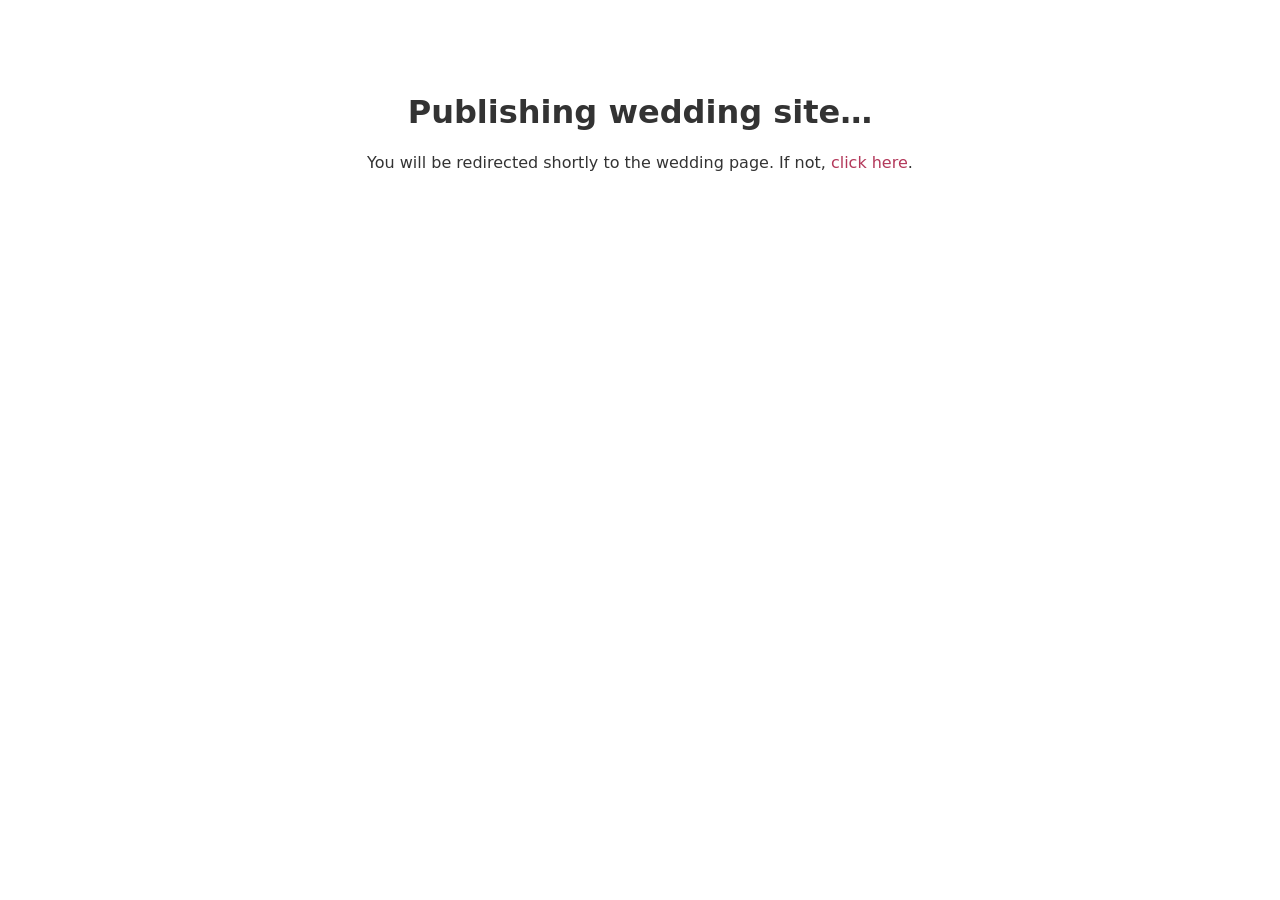
==== commit fe3a3ef1: "Add redirect index to send visitors to /wedding/" ====
--- a/index.html
+++ b/index.html
@@ -3,41 +3,12 @@
 <head>
   <meta charset="utf-8" />
   <meta name="viewport" content="width=device-width,initial-scale=1" />
-  <title>Welcome — G. Krishnan &amp; P. Shankar</title>
-  <link rel="preconnect" href="https://fonts.googleapis.com">
-  <link rel="preconnect" href="https://fonts.gstatic.com" crossorigin>
-  <link href="https://fonts.googleapis.com/css2?family=Inter:wght@300;400;600&family=Playfair+Display:wght@400;700&display=swap" rel="stylesheet">
-  <link rel="preload" href="assets/groom.jpg" as="image">
-  <link rel="stylesheet" href="style.css">
+  <title>Deployment notice</title>
+  <meta http-equiv="refresh" content="3;url=/wedding/" />
+  <style>body{font-family:Inter,system-ui,Arial;text-align:center;padding:4rem;color:#333}a{color:#b3385a;text-decoration:none}</style>
 </head>
 <body>
-  <div class="hero">
-    <div class="hero-content">
-      <main class="card centered-card" role="main" aria-labelledby="welcomeTitle">
-        <h1 id="welcomeTitle">Welcome</h1>
-        <h2 class="subtitle">Celebrating the family function of</h2>
-        <p class="lead"><strong>G. KRISHNAN VALLI</strong> &amp; <strong>P. SHANKAR PUSHPA</strong></p>
-
-        <p class="welcome-note">We warmly invite family and friends to join us for an evening of blessings, laughter, and togetherness. Your presence is a cherished part of this celebration.</p>
-
-        <button type="button" id="openBtn" class="btn" aria-label="Open details page">Open</button>
-        <div class="small">Click Open to continue to the next page.</div>
-      </main>
-    </div>
-  </div>
-
-  <script src="script.js"></script>
-  <script>
-    // Smooth page exit animation then navigate to next.html (timing kept consistent)
-    document.addEventListener('DOMContentLoaded', function(){
-      const openBtn = document.getElementById('openBtn');
-      if (openBtn) {
-        openBtn.addEventListener('click', function(){
-          document.documentElement.style.animation = 'pageExit 0.4s ease-out forwards';
-          setTimeout(() => { window.location.href = 'next.html'; }, 400);
-        });
-      }
-    });
-  </script>
+  <h1>Publishing wedding site…</h1>
+  <p>You will be redirected shortly to the wedding page. If not, <a href="/wedding/">click here</a>.</p>
 </body>
 </html>
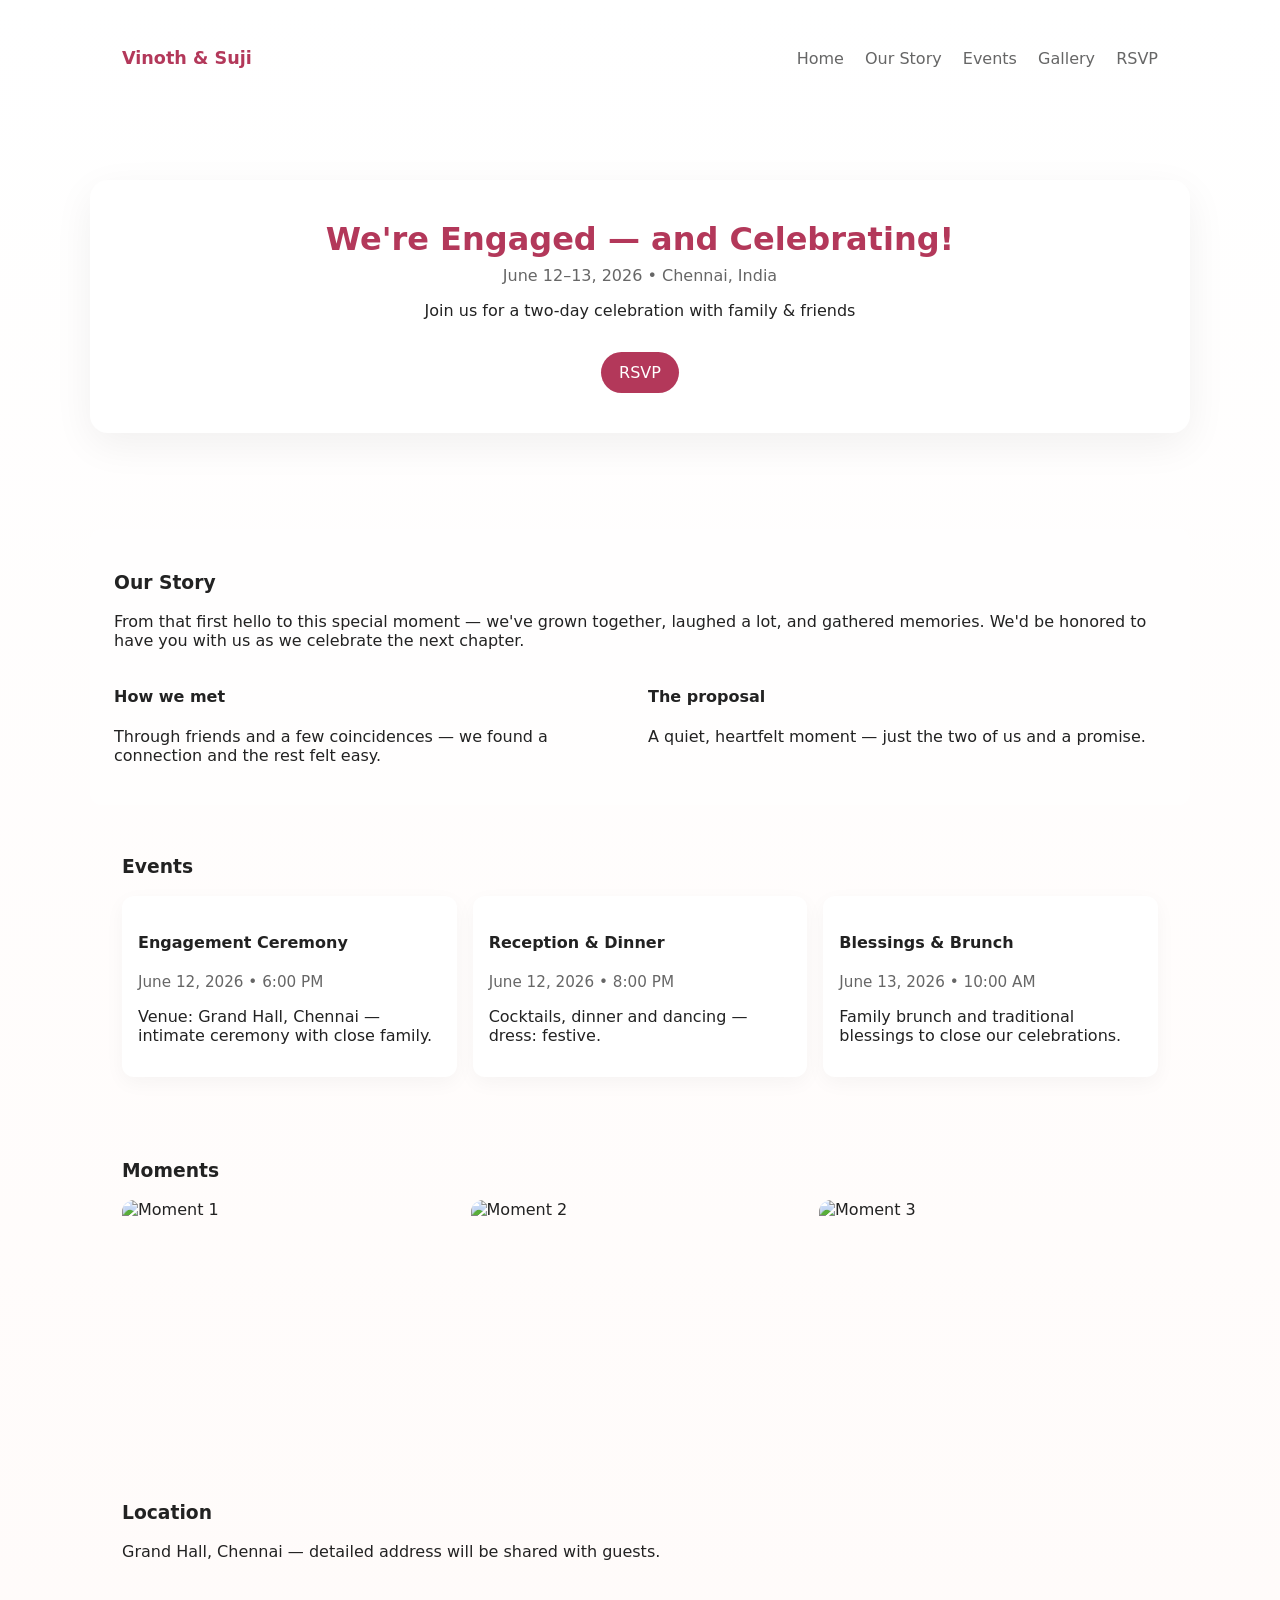
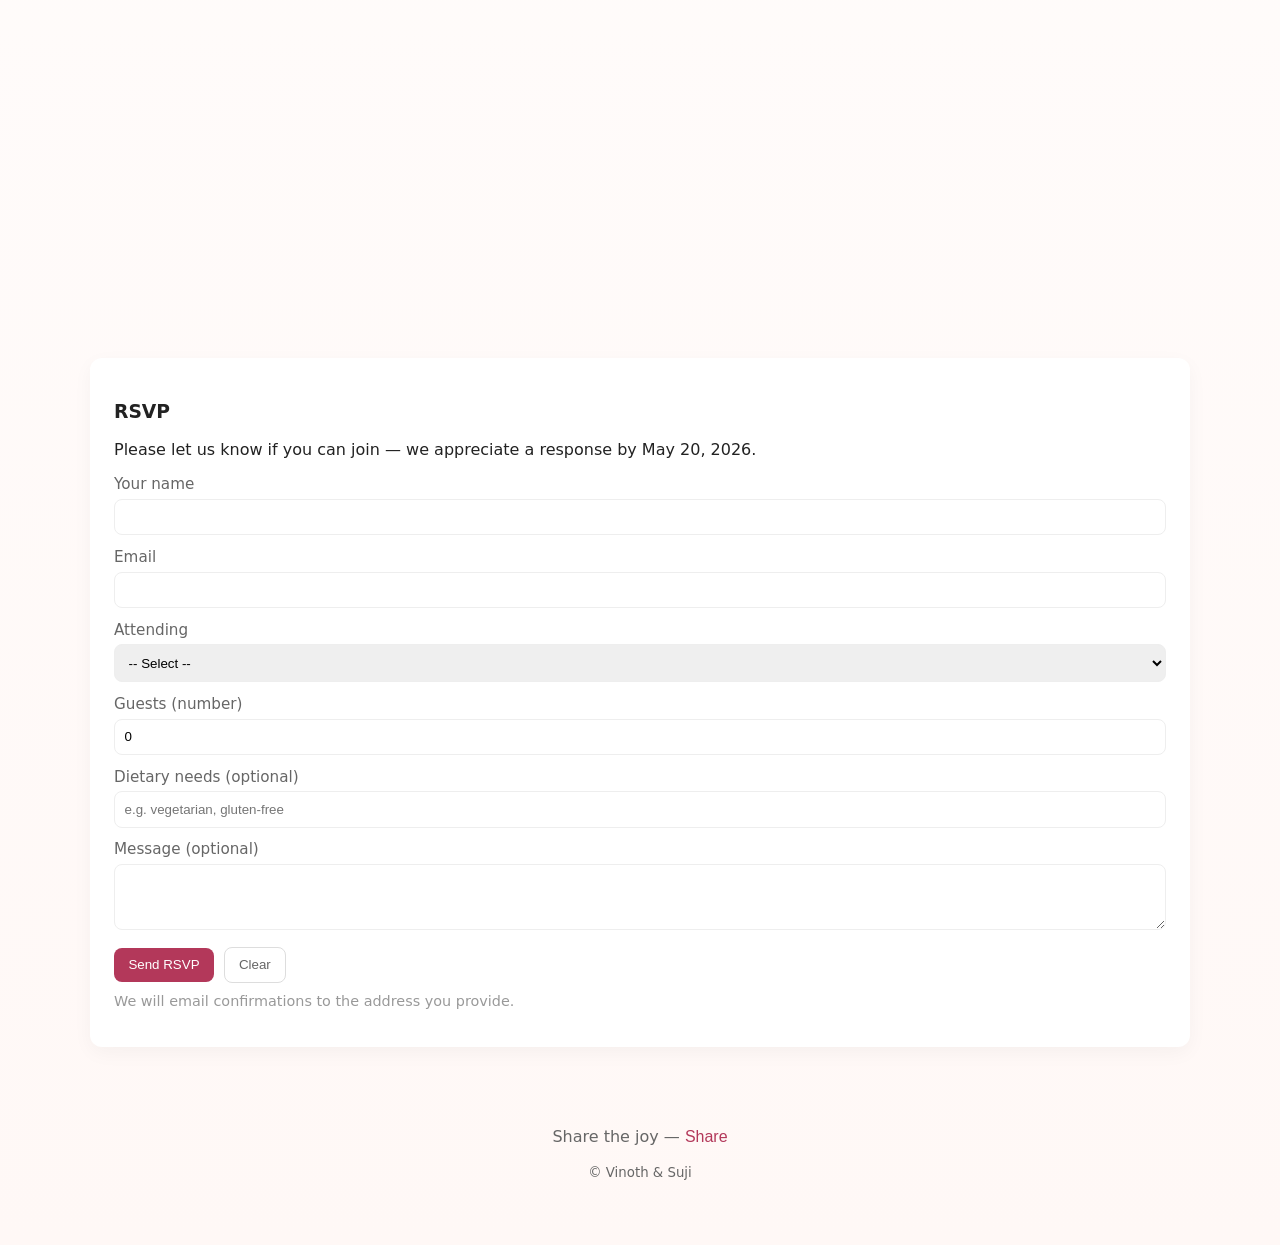
==== commit 51df7733: "Promote wedding site to root (move content from /wedding/ to repo root)" ====
--- a/index.html
+++ b/index.html
@@ -3,12 +3,160 @@
 <head>
   <meta charset="utf-8" />
   <meta name="viewport" content="width=device-width,initial-scale=1" />
-  <title>Deployment notice</title>
-  <meta http-equiv="refresh" content="3;url=/wedding/" />
-  <style>body{font-family:Inter,system-ui,Arial;text-align:center;padding:4rem;color:#333}a{color:#b3385a;text-decoration:none}</style>
+  <title>Vinoth & Suji — Celebration</title>
+  <link rel="stylesheet" href="wedding.css" />
+  <meta name="description" content="Join Vinoth & Suji for their engagement & wedding celebrations" />
 </head>
 <body>
-  <h1>Publishing wedding site…</h1>
-  <p>You will be redirected shortly to the wedding page. If not, <a href="/wedding/">click here</a>.</p>
+  <header class="site-header">
+    <div class="container header-inner">
+      <h1 class="brand">Vinoth &amp; Suji</h1>
+      <nav>
+        <a href="#home">Home</a>
+        <a href="#story">Our Story</a>
+        <a href="#events">Events</a>
+        <a href="#gallery">Gallery</a>
+        <a href="#rsvp">RSVP</a>
+      </nav>
+    </div>
+  </header>
+
+  <main>
+    <section id="home" class="hero">
+      <div class="hero-inner container">
+        <h2>We're Engaged — and Celebrating!</h2>
+        <p class="date">June 12–13, 2026 • Chennai, India</p>
+        <p class="subtitle">Join us for a two-day celebration with family &amp; friends</p>
+        <a class="cta" href="#rsvp">RSVP</a>
+      </div>
+    </section>
+
+    <section id="story" class="container story">
+      <h3>Our Story</h3>
+      <p>
+        From that first hello to this special moment — we've grown together, laughed a lot,
+        and gathered memories. We'd be honored to have you with us as we celebrate the next chapter.
+      </p>
+      <div class="two-col">
+        <div>
+          <h4>How we met</h4>
+          <p>Through friends and a few coincidences — we found a connection and the rest felt easy.</p>
+        </div>
+        <div>
+          <h4>The proposal</h4>
+          <p>A quiet, heartfelt moment — just the two of us and a promise.</p>
+        </div>
+      </div>
+    </section>
+
+    <section id="events" class="container events">
+      <h3>Events</h3>
+      <div class="event-grid">
+        <article class="card">
+          <h4>Engagement Ceremony</h4>
+          <p class="event-meta">June 12, 2026 • 6:00 PM</p>
+          <p>Venue: Grand Hall, Chennai — intimate ceremony with close family.</p>
+        </article>
+        <article class="card">
+          <h4>Reception &amp; Dinner</h4>
+          <p class="event-meta">June 12, 2026 • 8:00 PM</p>
+          <p>Cocktails, dinner and dancing — dress: festive.</p>
+        </article>
+        <article class="card">
+          <h4>Blessings &amp; Brunch</h4>
+          <p class="event-meta">June 13, 2026 • 10:00 AM</p>
+          <p>Family brunch and traditional blessings to close our celebrations.</p>
+        </article>
+      </div>
+    </section>
+
+    <section id="gallery" class="container gallery">
+      <h3>Moments</h3>
+      <div class="grid">
+        <!-- Placeholder images; replace with your own in wedding/images/ -->
+        <img src="https://via.placeholder.com/800x600?text=Moment+1" alt="Moment 1" />
+        <img src="https://via.placeholder.com/800x600?text=Moment+2" alt="Moment 2" />
+        <img src="https://via.placeholder.com/800x600?text=Moment+3" alt="Moment 3" />
+      </div>
+    </section>
+
+    <section id="location" class="container location">
+      <h3>Location</h3>
+      <p>Grand Hall, Chennai — detailed address will be shared with guests.</p>
+      <div class="map">
+        <!-- Replace the src with a Google Maps embed for your venue when available -->
+        <iframe
+          src="https://www.google.com/maps?q=Chennai&output=embed"
+          loading="lazy"
+          referrerpolicy="no-referrer-when-downgrade"
+          title="Map to venue"
+        ></iframe>
+      </div>
+    </section>
+
+    <section id="rsvp" class="container rsvp">
+      <h3>RSVP</h3>
+      <p>Please let us know if you can join — we appreciate a response by May 20, 2026.</p>
+
+      <form id="rsvpForm" class="form" novalidate>
+        <label>
+          Your name
+          <input type="text" name="name" id="name" required />
+        </label>
+
+        <label>
+          Email
+          <input type="email" name="email" id="email" required />
+        </label>
+
+        <label>
+          Attending
+          <select name="attending" id="attending" required>
+            <option value="">-- Select --</option>
+            <option value="both">Yes — I'll attend both days</option>
+            <option value="engagement">Yes — Engagement only</option>
+            <option value="reception">Yes — Reception only</option>
+            <option value="no">No — Sending love</option>
+          </select>
+        </label>
+
+        <label>
+          Guests (number)
+          <input type="number" name="guests" id="guests" min="0" max="10" value="0" />
+        </label>
+
+        <label>
+          Dietary needs (optional)
+          <input type="text" name="dietary" id="dietary" placeholder="e.g. vegetarian, gluten-free" />
+        </label>
+
+        <label>
+          Message (optional)
+          <textarea name="message" id="message" rows="3"></textarea>
+        </label>
+
+        <div class="form-actions">
+          <button type="submit" class="btn">Send RSVP</button>
+          <button type="button" id="clearBtn" class="btn ghost">Clear</button>
+        </div>
+
+        <p class="hint">We will email confirmations to the address you provide.</p>
+      </form>
+
+      <div id="thanks" class="thanks hidden">
+        <h4>Thank you!</h4>
+        <p>We've received your RSVP — we'll be in touch with details ❤️</p>
+      </div>
+    </section>
+
+    <footer class="site-footer">
+      <div class="container">
+        <p>Share the joy — <button id="shareBtn" class="link-btn">Share</button></p>
+        <small>© Vinoth &amp; Suji</small>
+      </div>
+    </footer>
+  </main>
+
+  <script src="wedding.js"></script>
 </body>
 </html>
--- a/wedding.css
+++ b/wedding.css
@@ -0,0 +1,47 @@
+/* wedding.css */
+:root{
+  --bg:#fff8f6;
+  --accent:#b3385a;
+  --muted:#666;
+  --card:#fff;
+  --max-width:1100px;
+  --radius:14px;
+  font-family: Inter, system-ui, -apple-system, "Segoe UI", Roboto, "Helvetica Neue", Arial;
+}
+*{box-sizing:border-box}
+body{margin:0;background:linear-gradient(180deg,#fff 0%,var(--bg) 100%);color:#222;-webkit-font-smoothing:antialiased}
+.container{max-width:var(--max-width);margin:0 auto;padding:2rem}
+.site-header{background:transparent;padding:1rem 0}
+.header-inner{display:flex;align-items:center;justify-content:space-between}
+.brand{margin:0;font-size:1.1rem;color:var(--accent);font-weight:700}
+nav a{margin-left:1rem;color:var(--muted);text-decoration:none}
+nav a:hover{color:var(--accent)}
+.hero{padding:4rem 0;text-align:center}
+.hero-inner{background:var(--card);padding:2.5rem;border-radius:18px;box-shadow:0 12px 40px rgba(0,0,0,0.06)}
+.hero h2{margin:0;font-size:2rem;color:var(--accent)}
+.hero .date{margin-top:0.5rem;color:var(--muted)}
+.cta{display:inline-block;margin-top:1rem;padding:0.7rem 1.1rem;background:var(--accent);color:white;border-radius:999px;text-decoration:none}
+.story{margin-top:2rem;background:rgba(255,255,255,0.6);padding:1.5rem;border-radius:12px}
+.two-col{display:grid;grid-template-columns:1fr 1fr;gap:1rem;margin-top:1rem}
+.gallery .grid{display:grid;grid-template-columns:repeat(auto-fit,minmax(240px,1fr));gap:0.6rem;margin-top:1rem}
+.gallery img{width:100%;height:220px;object-fit:cover;border-radius:12px;display:block}
+.events .event-grid{display:grid;grid-template-columns:repeat(auto-fit,minmax(220px,1fr));gap:1rem;margin-top:1rem}
+.card{background:var(--card);padding:1rem;border-radius:12px;box-shadow:0 6px 20px rgba(0,0,0,0.04)}
+.event-meta{color:var(--muted);font-size:0.95rem}
+.location .map iframe{width:100%;height:300px;border:0;border-radius:12px;margin-top:0.8rem}
+.rsvp{margin-top:2rem;background:var(--card);padding:1.5rem;border-radius:12px;box-shadow:0 6px 20px rgba(0,0,0,0.04)}
+.form label{display:block;margin-bottom:0.8rem;font-size:0.95rem;color:var(--muted)}
+.form input,.form textarea,.form select{width:100%;padding:0.6rem;border-radius:8px;border:1px solid #eee;margin-top:0.35rem}
+.form-actions{display:flex;gap:0.6rem;margin-top:0.6rem;align-items:center}
+.btn{background:var(--accent);color:#fff;padding:0.6rem 0.9rem;border:none;border-radius:8px;cursor:pointer}
+.btn.ghost{background:transparent;border:1px solid #ddd;color:var(--muted)}
+.hint{margin-top:0.6rem;color:#999;font-size:0.9rem}
+.thanks{padding:1rem;text-align:center;border-radius:10px;background:linear-gradient(90deg,#fff,#fff3f6)}
+.hidden{display:none}
+.site-footer{padding:2rem 0;text-align:center;color:var(--muted)}
+.link-btn{border:none;background:transparent;color:var(--accent);cursor:pointer;padding:0;font-size:1rem}
+@media (max-width:700px){
+  .two-col{grid-template-columns:1fr}
+  .hero-inner{padding:1.4rem}
+  .container{padding:1rem}
+}
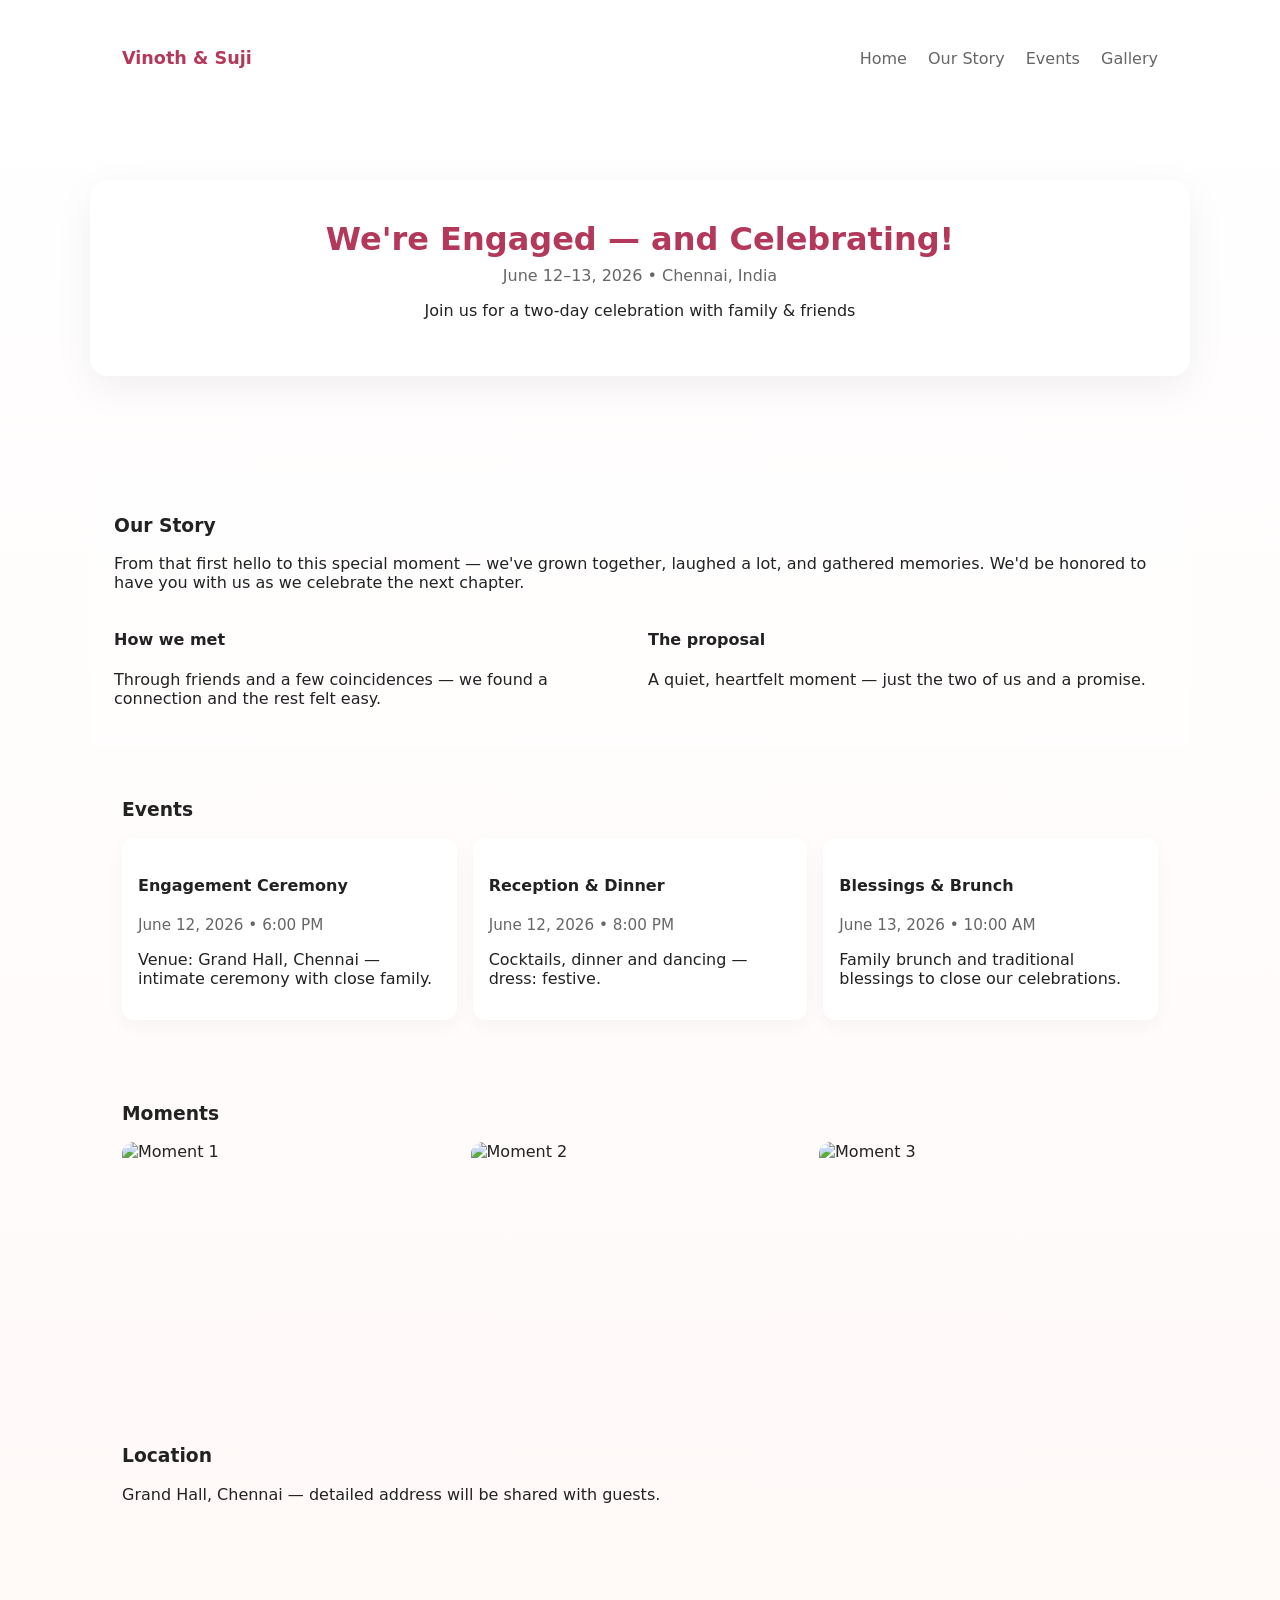
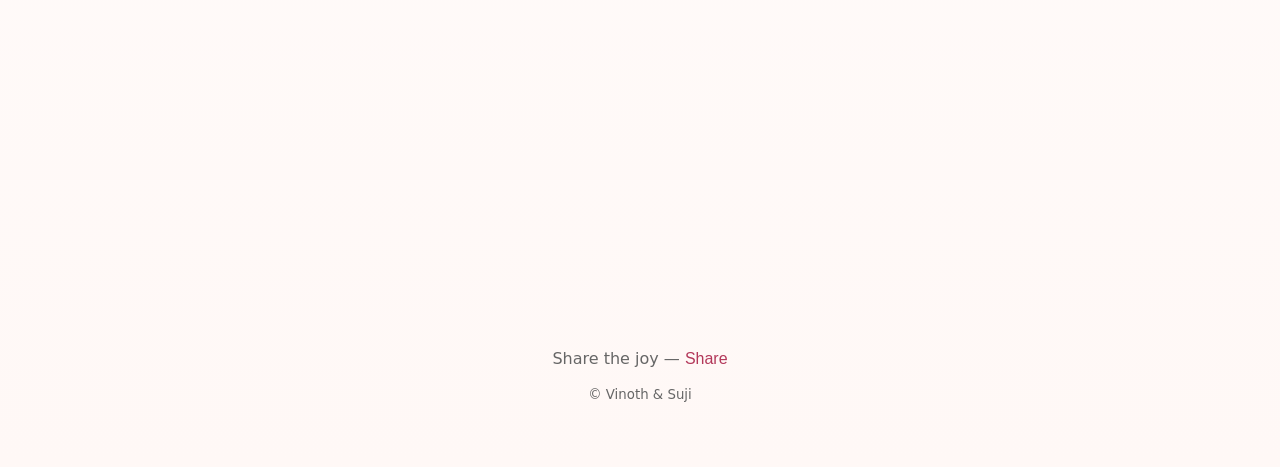
==== commit 649d4445: "Remove RSVP CTA, nav link and RSVP form from index.html" ====
--- a/index.html
+++ b/index.html
@@ -16,7 +16,6 @@
         <a href="#story">Our Story</a>
         <a href="#events">Events</a>
         <a href="#gallery">Gallery</a>
-        <a href="#rsvp">RSVP</a>
       </nav>
     </div>
   </header>
@@ -27,7 +26,6 @@
         <h2>We're Engaged — and Celebrating!</h2>
         <p class="date">June 12–13, 2026 • Chennai, India</p>
         <p class="subtitle">Join us for a two-day celebration with family &amp; friends</p>
-        <a class="cta" href="#rsvp">RSVP</a>
       </div>
     </section>
 
@@ -94,61 +92,6 @@
       </div>
     </section>
 
-    <section id="rsvp" class="container rsvp">
-      <h3>RSVP</h3>
-      <p>Please let us know if you can join — we appreciate a response by May 20, 2026.</p>
-
-      <form id="rsvpForm" class="form" novalidate>
-        <label>
-          Your name
-          <input type="text" name="name" id="name" required />
-        </label>
-
-        <label>
-          Email
-          <input type="email" name="email" id="email" required />
-        </label>
-
-        <label>
-          Attending
-          <select name="attending" id="attending" required>
-            <option value="">-- Select --</option>
-            <option value="both">Yes — I'll attend both days</option>
-            <option value="engagement">Yes — Engagement only</option>
-            <option value="reception">Yes — Reception only</option>
-            <option value="no">No — Sending love</option>
-          </select>
-        </label>
-
-        <label>
-          Guests (number)
-          <input type="number" name="guests" id="guests" min="0" max="10" value="0" />
-        </label>
-
-        <label>
-          Dietary needs (optional)
-          <input type="text" name="dietary" id="dietary" placeholder="e.g. vegetarian, gluten-free" />
-        </label>
-
-        <label>
-          Message (optional)
-          <textarea name="message" id="message" rows="3"></textarea>
-        </label>
-
-        <div class="form-actions">
-          <button type="submit" class="btn">Send RSVP</button>
-          <button type="button" id="clearBtn" class="btn ghost">Clear</button>
-        </div>
-
-        <p class="hint">We will email confirmations to the address you provide.</p>
-      </form>
-
-      <div id="thanks" class="thanks hidden">
-        <h4>Thank you!</h4>
-        <p>We've received your RSVP — we'll be in touch with details ❤️</p>
-      </div>
-    </section>
-
     <footer class="site-footer">
       <div class="container">
         <p>Share the joy — <button id="shareBtn" class="link-btn">Share</button></p>
